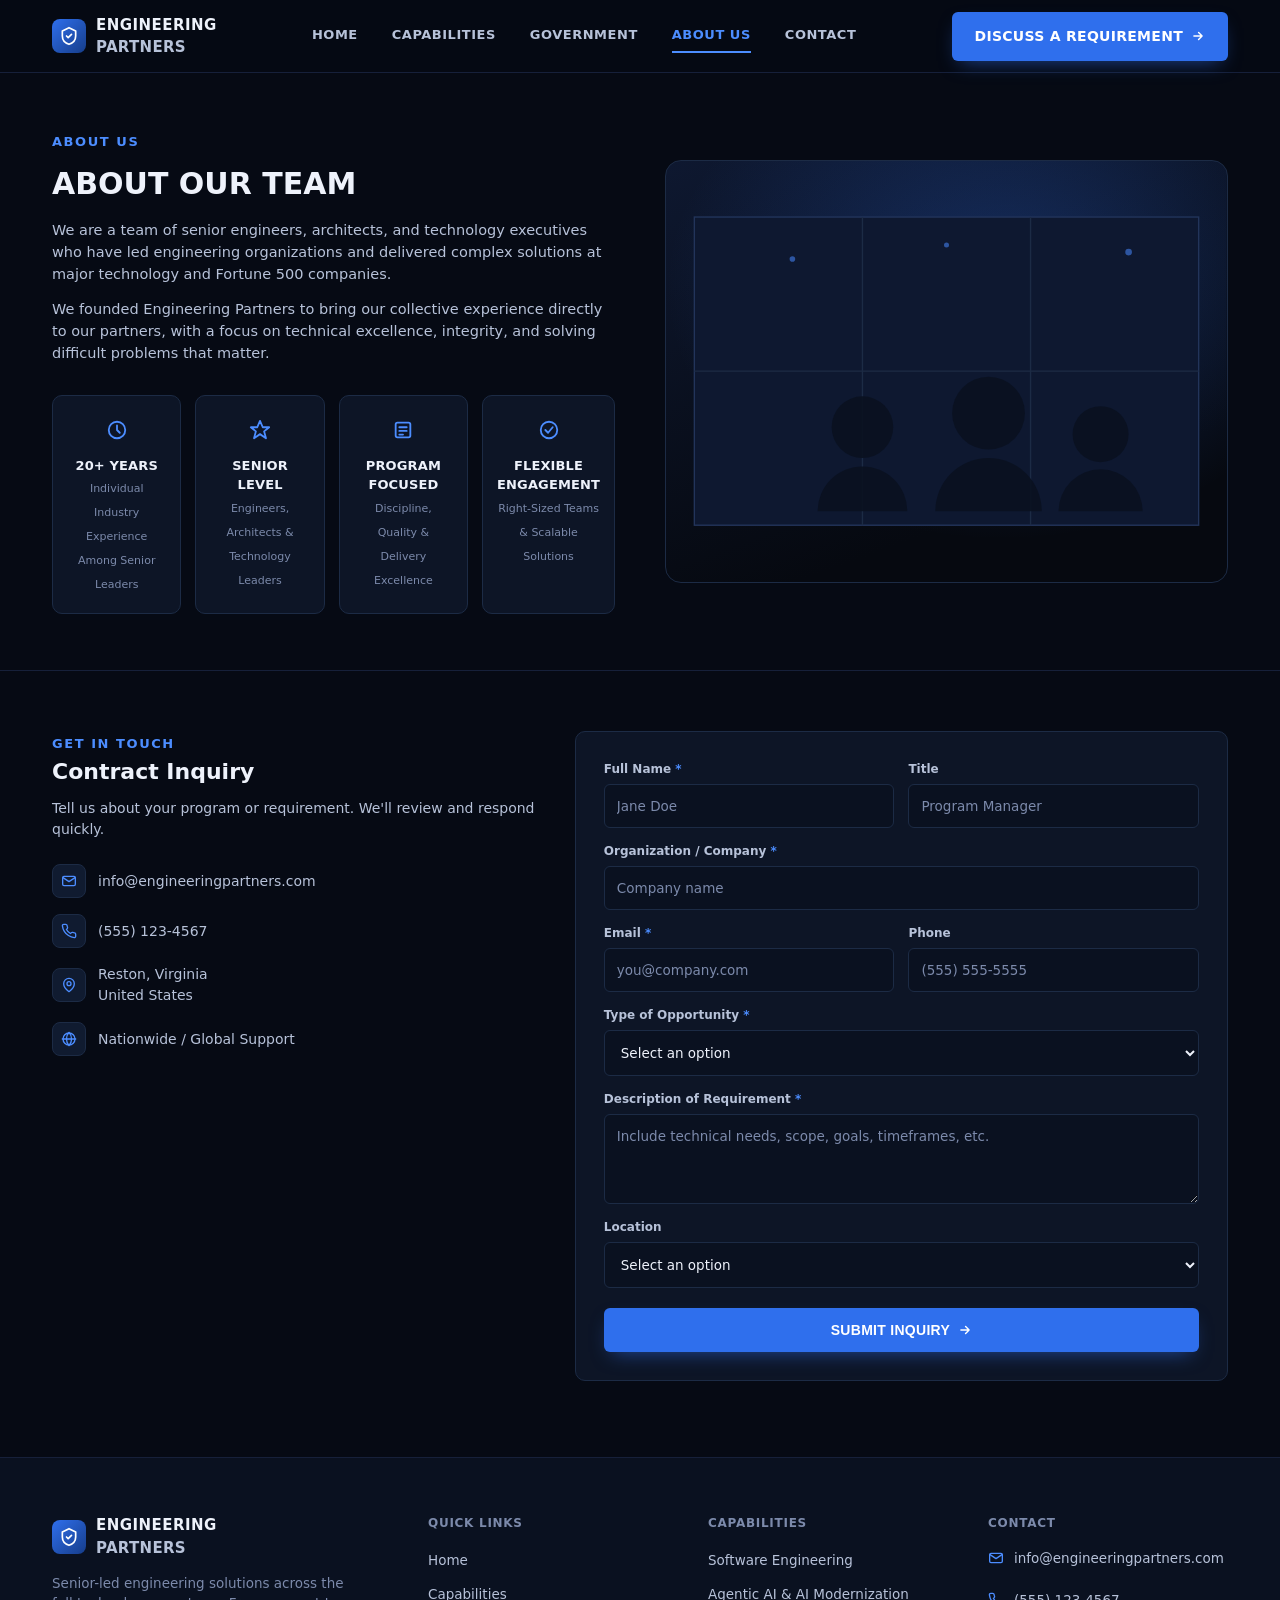
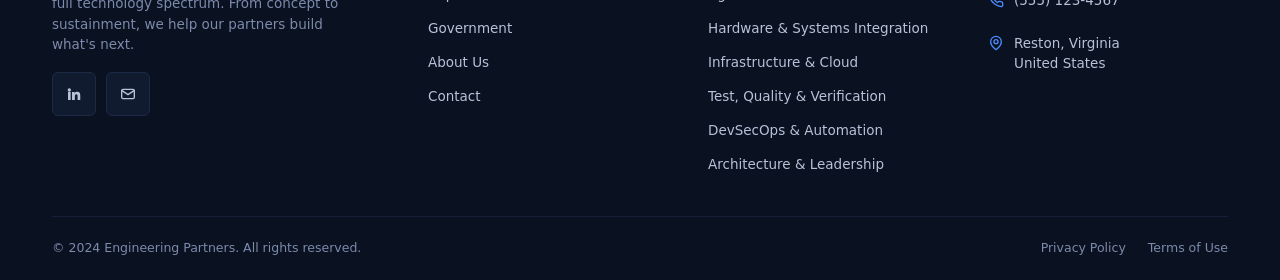
==== about.html @ c6a96de9 "Add Engineering Partners mockup site Static HTML/CSS/JS mockup of a fictional engineering-services c" ====
<!doctype html>
<html lang="en">
<head>
<meta charset="UTF-8" />
<meta name="viewport" content="width=device-width, initial-scale=1.0" />
<title>About Us — Engineering Partners</title>
<meta name="description" content="Meet the senior engineers, architects, and technology leaders behind Engineering Partners, and get in touch about your program or requirement." />
<link rel="icon" href="favicon.svg" type="image/svg+xml" />
<meta property="og:type" content="website" />
<meta property="og:title" content="About Us — Engineering Partners" />
<meta property="og:description" content="Meet the senior engineers, architects, and technology leaders behind Engineering Partners, and get in touch about your program or requirement." />
<meta name="theme-color" content="#060a14" />
<link rel="stylesheet" href="styles.css" />
</head>
<body>

<a href="#main" class="skip-link">Skip to main content</a>
<header class="site-header">
  <div class="wrap header-inner">
    <a href="index.html" class="logo">
      <span class="mark">
        <svg aria-hidden="true" viewBox="0 0 24 24" fill="none" stroke="#fff" stroke-width="2" stroke-linecap="round" stroke-linejoin="round"><path d="M12 2l8 4v6c0 5-3.5 8.5-8 10-4.5-1.5-8-5-8-10V6l8-4z"/><path d="M9 12l2 2 4-4"/></svg>
      </span>
      <span class="word">ENGINEERING<small>PARTNERS</small></span>
    </a>
    <nav class="main-nav">
      <a href="index.html">HOME</a>
      <a href="capabilities.html">CAPABILITIES</a>
      <a href="government.html">GOVERNMENT</a>
      <a href="about.html" class="active">ABOUT US</a>
      <a href="about.html#contact">CONTACT</a>
    </nav>
    <div class="header-actions">
      <a href="about.html#contact" class="btn btn-primary">DISCUSS A REQUIREMENT
        <svg aria-hidden="true" viewBox="0 0 24 24" fill="none" stroke="currentColor" stroke-width="2.5" stroke-linecap="round" stroke-linejoin="round"><path d="M5 12h14M13 6l6 6-6 6"/></svg>
      </a>
      <button class="nav-toggle" aria-label="Toggle menu" aria-expanded="false">
        <svg aria-hidden="true" viewBox="0 0 24 24" fill="none" stroke="currentColor" stroke-width="2" stroke-linecap="round"><path d="M4 7h16M4 12h16M4 17h16"/></svg>
      </button>
    </div>
  </div>
</header>

<main id="main">
<section class="about-hero">
  <div class="wrap about-grid">
    <div>
      <span class="eyebrow">ABOUT US</span>
      <h1>ABOUT OUR TEAM</h1>
      <p>We are a team of senior engineers, architects, and technology executives who have led engineering organizations and delivered complex solutions at major technology and Fortune 500 companies.</p>
      <p>We founded Engineering Partners to bring our collective experience directly to our partners, with a focus on technical excellence, integrity, and solving difficult problems that matter.</p>

      <div class="stat-grid">
        <div class="stat-card">
          <div class="stat-icon"><svg aria-hidden="true" viewBox="0 0 24 24" fill="none" stroke="currentColor" stroke-width="2" stroke-linecap="round" stroke-linejoin="round"><circle cx="12" cy="12" r="9"/><path d="M12 7v5l3 3"/></svg></div>
          <strong>20+ YEARS</strong>
          <span>Individual Industry Experience Among Senior Leaders</span>
        </div>
        <div class="stat-card">
          <div class="stat-icon"><svg aria-hidden="true" viewBox="0 0 24 24" fill="none" stroke="currentColor" stroke-width="2" stroke-linecap="round" stroke-linejoin="round"><path d="M12 2l3 7h7l-5.5 4.5L18.5 21 12 16.5 5.5 21l2-7.5L2 9h7z"/></svg></div>
          <strong>SENIOR LEVEL</strong>
          <span>Engineers, Architects &amp; Technology Leaders</span>
        </div>
        <div class="stat-card">
          <div class="stat-icon"><svg aria-hidden="true" viewBox="0 0 24 24" fill="none" stroke="currentColor" stroke-width="2" stroke-linecap="round" stroke-linejoin="round"><rect x="4" y="4" width="16" height="16" rx="2"/><path d="M8 9h8M8 13h8M8 17h4"/></svg></div>
          <strong>PROGRAM FOCUSED</strong>
          <span>Discipline, Quality &amp; Delivery Excellence</span>
        </div>
        <div class="stat-card">
          <div class="stat-icon"><svg aria-hidden="true" viewBox="0 0 24 24" fill="none" stroke="currentColor" stroke-width="2" stroke-linecap="round" stroke-linejoin="round"><path d="M8 12l3 3 5-6"/><circle cx="12" cy="12" r="9"/></svg></div>
          <strong>FLEXIBLE ENGAGEMENT</strong>
          <span>Right-Sized Teams &amp; Scalable Solutions</span>
        </div>
      </div>
    </div>

    <div class="about-visual">
      <svg aria-hidden="true" viewBox="0 0 400 300" xmlns="http://www.w3.org/2000/svg">
        <defs>
          <radialGradient id="glow3" cx="60%" cy="30%" r="60%">
            <stop offset="0%" stop-color="#2f6fed" stop-opacity="0.3"/>
            <stop offset="100%" stop-color="#2f6fed" stop-opacity="0"/>
          </radialGradient>
        </defs>
        <rect width="400" height="300" fill="url(#glow3)"/>
        <g fill="#0e1830" stroke="#22345a" stroke-width="1">
          <rect x="20" y="40" width="360" height="220"/>
        </g>
        <g stroke="#1c2b45" stroke-width="1">
          <line x1="140" y1="40" x2="140" y2="260"/>
          <line x1="260" y1="40" x2="260" y2="260"/>
          <line x1="20" y1="150" x2="380" y2="150"/>
        </g>
        <g fill="#0a1120" opacity="0.9">
          <circle cx="140" cy="190" r="22"/>
          <path d="M108 250 a32 32 0 0164 0z"/>
          <circle cx="230" cy="180" r="26"/>
          <path d="M192 250 a38 38 0 0176 0z"/>
          <circle cx="310" cy="195" r="20"/>
          <path d="M280 250 a30 30 0 0160 0z"/>
        </g>
        <g fill="#3b6fd1" opacity="0.7">
          <circle cx="90" cy="70" r="2"/>
          <circle cx="330" cy="65" r="2.4"/>
          <circle cx="200" cy="60" r="1.8"/>
        </g>
      </svg>
    </div>
  </div>
</section>

<section class="contact-section" id="contact">
  <div class="wrap contact-grid">
    <div class="contact-info">
      <span class="eyebrow">GET IN TOUCH</span>
      <h2>Contract Inquiry</h2>
      <p>Tell us about your program or requirement. We'll review and respond quickly.</p>
      <ul class="contact-list">
        <li><span class="ic"><svg aria-hidden="true" viewBox="0 0 24 24" fill="none" stroke="currentColor" stroke-width="2" stroke-linecap="round" stroke-linejoin="round"><rect x="2.5" y="5" width="19" height="14" rx="2"/><path d="M3 7l9 6 9-6"/></svg></span>info@engineeringpartners.com</li>
        <li><span class="ic"><svg aria-hidden="true" viewBox="0 0 24 24" fill="none" stroke="currentColor" stroke-width="2" stroke-linecap="round" stroke-linejoin="round"><path d="M22 16.9v3a2 2 0 01-2.2 2 19.8 19.8 0 01-8.6-3.1 19.5 19.5 0 01-6-6A19.8 19.8 0 012.1 4.2 2 2 0 014.1 2h3a2 2 0 012 1.7c.1.9.4 1.8.7 2.7a2 2 0 01-.5 2.1L8.1 9.8a16 16 0 006 6l1.3-1.2a2 2 0 012.1-.5c.9.3 1.8.6 2.7.7a2 2 0 011.8 2.1z"/></svg></span>(555) 123-4567</li>
        <li><span class="ic"><svg aria-hidden="true" viewBox="0 0 24 24" fill="none" stroke="currentColor" stroke-width="2" stroke-linecap="round" stroke-linejoin="round"><path d="M20 10c0 6-8 12-8 12s-8-6-8-12a8 8 0 1116 0z"/><circle cx="12" cy="10" r="3"/></svg></span>Reston, Virginia<br/>United States</li>
        <li><span class="ic"><svg aria-hidden="true" viewBox="0 0 24 24" fill="none" stroke="currentColor" stroke-width="2" stroke-linecap="round" stroke-linejoin="round"><circle cx="12" cy="12" r="9"/><path d="M2 12h20M12 2a15 15 0 010 20 15 15 0 010-20z"/></svg></span>Nationwide / Global Support</li>
      </ul>
    </div>

    <form class="contact-form" onsubmit="return false;">
      <div class="form-row">
        <div class="form-field">
          <label>Full Name <span class="req">*</span></label>
          <input type="text" placeholder="Jane Doe" required />
        </div>
        <div class="form-field">
          <label>Title</label>
          <input type="text" placeholder="Program Manager" />
        </div>
      </div>
      <div class="form-row">
        <div class="form-field full">
          <label>Organization / Company <span class="req">*</span></label>
          <input type="text" placeholder="Company name" required />
        </div>
      </div>
      <div class="form-row">
        <div class="form-field">
          <label>Email <span class="req">*</span></label>
          <input type="email" placeholder="you@company.com" required />
        </div>
        <div class="form-field">
          <label>Phone</label>
          <input type="tel" placeholder="(555) 555-5555" />
        </div>
      </div>
      <div class="form-row">
        <div class="form-field full">
          <label>Type of Opportunity <span class="req">*</span></label>
          <select required>
            <option value="">Select an option</option>
            <option>Prime Contractor Teaming</option>
            <option>Subcontract</option>
            <option>Commercial Project</option>
            <option>Team Augmentation</option>
            <option>Other</option>
          </select>
        </div>
      </div>
      <div class="form-row">
        <div class="form-field full">
          <label>Description of Requirement <span class="req">*</span></label>
          <textarea placeholder="Include technical needs, scope, goals, timeframes, etc." required></textarea>
        </div>
      </div>
      <div class="form-row">
        <div class="form-field full">
          <label>Location</label>
          <select>
            <option value="">Select an option</option>
            <option>Reston, Virginia</option>
            <option>Remote / Nationwide</option>
            <option>Global</option>
          </select>
        </div>
      </div>
      <button type="submit" class="btn btn-primary">SUBMIT INQUIRY
        <svg aria-hidden="true" viewBox="0 0 24 24" fill="none" stroke="currentColor" stroke-width="2.5" stroke-linecap="round" stroke-linejoin="round"><path d="M5 12h14M13 6l6 6-6 6"/></svg>
      </button>
    </form>
  </div>
</section>

</main>

<footer class="site-footer" id="footer"></footer>
<script src="script.js"></script>
<script src="footer.js"></script>
</body>
</html>
---- styles.css ----
/* ===== Design tokens ===== */
:root {
  --bg: #060a14;
  --bg-alt: #0a1120;
  --panel: #0d1526;
  --panel-alt: #101b30;
  --border: #1c2b45;
  --border-soft: #16203a;
  --blue: #2f6fed;
  --blue-bright: #4c8dff;
  --blue-dim: #17356e;
  --text: #eef2fb;
  --text-dim: #b7c2d9;
  --text-faint: #7c8aab;
  --radius: 10px;
  --max-width: 1240px;
}

* { box-sizing: border-box; }

html { scroll-behavior: smooth; }

body {
  margin: 0;
  background: var(--bg);
  color: var(--text);
  font-family: "Segoe UI", system-ui, -apple-system, "Helvetica Neue", Arial, sans-serif;
  line-height: 1.5;
  -webkit-font-smoothing: antialiased;
}

img { max-width: 100%; display: block; }
a { color: inherit; text-decoration: none; }
ul { list-style: none; margin: 0; padding: 0; }
h1, h2, h3, h4, p { margin: 0; }

.wrap {
  max-width: var(--max-width);
  margin: 0 auto;
  padding: 0 32px;
}

.eyebrow {
  color: var(--blue-bright);
  font-size: 13px;
  font-weight: 700;
  letter-spacing: 0.12em;
  text-transform: uppercase;
}

.section-sub {
  color: var(--text-dim);
  font-size: 15px;
  margin-top: 8px;
}

/* ===== Buttons ===== */
.btn {
  display: inline-flex;
  align-items: center;
  gap: 8px;
  padding: 13px 22px;
  border-radius: 6px;
  font-size: 14px;
  font-weight: 600;
  letter-spacing: 0.02em;
  border: 1px solid transparent;
  cursor: pointer;
  white-space: nowrap;
}

.btn-primary {
  background: var(--blue);
  color: #fff;
  box-shadow: 0 8px 20px -8px rgba(47, 111, 237, 0.6);
}
.btn-primary:hover { background: var(--blue-bright); }

.btn-outline {
  background: transparent;
  color: var(--text);
  border-color: #2a3b5c;
}
.btn-outline:hover { border-color: var(--blue-bright); color: var(--blue-bright); }

.btn-sm { padding: 12px 18px; font-size: 13px; }

.btn svg { width: 14px; height: 14px; }

/* ===== Focus visibility ===== */
a:focus-visible,
button:focus-visible,
input:focus-visible,
select:focus-visible,
textarea:focus-visible {
  outline: 2px solid var(--blue-bright);
  outline-offset: 2px;
  border-radius: 4px;
}

/* ===== Skip link ===== */
.skip-link {
  position: absolute;
  top: -48px;
  left: 12px;
  z-index: 100;
  background: var(--blue);
  color: #fff;
  padding: 12px 18px;
  border-radius: 6px;
  font-size: 13px;
  font-weight: 700;
  transition: top 0.15s ease;
}
.skip-link:focus {
  top: 12px;
}

/* ===== Header ===== */
header.site-header {
  position: sticky;
  top: 0;
  z-index: 50;
  background: rgba(6, 10, 20, 0.92);
  backdrop-filter: blur(10px);
  border-bottom: 1px solid var(--border-soft);
}

.header-inner {
  display: flex;
  align-items: center;
  justify-content: space-between;
  height: 72px;
}

.logo {
  display: flex;
  align-items: center;
  gap: 10px;
  font-weight: 800;
  font-size: 15px;
  letter-spacing: 0.03em;
}

.logo .mark {
  width: 34px;
  height: 34px;
  border-radius: 8px;
  background: linear-gradient(135deg, var(--blue), #163d8a);
  display: flex;
  align-items: center;
  justify-content: center;
  flex-shrink: 0;
}
.logo .mark svg { width: 20px; height: 20px; }

.logo .word small {
  display: block;
  font-weight: 700;
  color: var(--text-dim);
  font-size: 15px;
  letter-spacing: 0.02em;
}

nav.main-nav {
  display: flex;
  align-items: center;
  gap: 34px;
}

nav.main-nav a {
  font-size: 13px;
  font-weight: 600;
  letter-spacing: 0.04em;
  color: var(--text-dim);
  padding: 6px 0;
  border-bottom: 2px solid transparent;
}
nav.main-nav a:hover { color: var(--text); }
nav.main-nav a.active { color: var(--blue-bright); border-color: var(--blue-bright); }

.header-actions { display: flex; align-items: center; gap: 28px; }

.nav-toggle {
  display: none;
  background: none;
  border: 1px solid var(--border);
  border-radius: 6px;
  width: 44px;
  height: 44px;
  color: var(--text);
  align-items: center;
  justify-content: center;
}

/* ===== Hero ===== */
.hero {
  padding: 72px 0 56px;
  border-bottom: 1px solid var(--border-soft);
  overflow: hidden;
}

.hero-grid {
  display: grid;
  grid-template-columns: 1fr 1fr;
  gap: 56px;
  align-items: center;
}

.hero h1 {
  font-size: 44px;
  line-height: 1.12;
  font-weight: 800;
  letter-spacing: -0.01em;
  margin-top: 14px;
}
.hero h1 .accent { color: var(--blue-bright); display: block; }

.hero p {
  color: var(--text-dim);
  font-size: 15.5px;
  margin-top: 18px;
  max-width: 52ch;
}

.hero .cta-row {
  display: flex;
  gap: 14px;
  margin-top: 30px;
  flex-wrap: wrap;
}

.hero-visual {
  position: relative;
  aspect-ratio: 4/3;
  border-radius: 16px;
  overflow: hidden;
  border: 1px solid var(--border);
  background:
    radial-gradient(circle at 62% 38%, rgba(47,111,237,0.35), transparent 55%),
    linear-gradient(160deg, #0b1428 0%, #060910 70%);
}

.hero-visual svg { width: 100%; height: 100%; }

/* ===== Feature strip (home) ===== */
.feature-strip {
  padding: 46px 0;
  border-bottom: 1px solid var(--border-soft);
}
.feature-grid {
  display: grid;
  grid-template-columns: repeat(4, 1fr);
  gap: 20px;
}
.feature-card {
  padding: 4px 6px;
}
.feature-icon {
  width: 42px;
  height: 42px;
  border-radius: 8px;
  background: var(--panel-alt);
  border: 1px solid var(--border);
  display: flex;
  align-items: center;
  justify-content: center;
  margin-bottom: 16px;
  color: var(--blue-bright);
}
.feature-icon svg { width: 20px; height: 20px; }
.feature-card h2 {
  font-size: 13.5px;
  font-weight: 700;
  letter-spacing: 0.03em;
  margin-bottom: 8px;
}
.feature-card p {
  font-size: 13.5px;
  color: var(--text-faint);
  line-height: 1.55;
}

/* ===== Markets strip ===== */
.markets {
  padding: 50px 0;
  border-bottom: 1px solid var(--border-soft);
  text-align: center;
}
.markets .eyebrow { display: block; margin-bottom: 30px; }
.markets-grid {
  display: grid;
  grid-template-columns: repeat(8, 1fr);
  gap: 10px;
}
.market-item {
  display: flex;
  flex-direction: column;
  align-items: center;
  gap: 12px;
  font-size: 12.5px;
  font-weight: 600;
  color: var(--text-dim);
  padding: 10px 4px;
}
.market-item svg {
  width: 26px;
  height: 26px;
  color: var(--blue-bright);
}

/* ===== CTA banner ===== */
.cta-banner {
  margin: 56px 0;
}
.cta-banner .inner {
  background: linear-gradient(120deg, var(--blue-dim), #0e1c3a);
  border: 1px solid #26407a;
  border-radius: 14px;
  padding: 40px 44px;
  display: flex;
  align-items: center;
  justify-content: space-between;
  gap: 24px;
  flex-wrap: wrap;
}
.cta-banner h2 { font-size: 21px; font-weight: 800; }
.cta-banner p { color: var(--text-dim); margin-top: 8px; font-size: 14px; max-width: 60ch; }

/* ===== Generic page hero (inner pages) ===== */
.page-hero {
  padding: 56px 0 44px;
  border-bottom: 1px solid var(--border-soft);
}
.page-hero h1 {
  font-size: 34px;
  font-weight: 800;
  letter-spacing: -0.01em;
  margin-top: 6px;
}

/* ===== Capabilities grid ===== */
.cap-section { padding: 56px 0 70px; }
.cap-grid {
  display: grid;
  grid-template-columns: repeat(3, 1fr);
  gap: 20px;
  margin-top: 34px;
}
.cap-card {
  background: var(--panel);
  border: 1px solid var(--border);
  border-radius: var(--radius);
  padding: 26px 24px;
  position: relative;
}
.cap-card.wide { grid-column: 1 / -1; }
.cap-card.highlight { border-color: #2a4a8f; background: var(--panel-alt); }
.cap-card .badge {
  position: absolute;
  top: 20px;
  right: 20px;
  background: var(--blue);
  color: #fff;
  font-size: 10px;
  font-weight: 800;
  letter-spacing: 0.06em;
  padding: 3px 9px;
  border-radius: 20px;
}
.cap-card .cap-icon {
  width: 40px;
  height: 40px;
  border-radius: 8px;
  background: var(--blue-dim);
  color: var(--blue-bright);
  display: flex;
  align-items: center;
  justify-content: center;
  margin-bottom: 18px;
}
.cap-card .cap-icon svg { width: 20px; height: 20px; }
.cap-card h2 {
  font-size: 14.5px;
  font-weight: 700;
  letter-spacing: 0.02em;
  margin-bottom: 16px;
}
.cap-card ul li {
  font-size: 13.5px;
  color: var(--text-dim);
  padding: 5px 0 5px 16px;
  position: relative;
}
.cap-card ul li::before {
  content: "";
  position: absolute;
  left: 0;
  top: 13px;
  width: 5px;
  height: 5px;
  border-radius: 50%;
  background: var(--blue-bright);
}
.cap-card .cols-3 {
  display: grid;
  grid-template-columns: repeat(3, 1fr);
  gap: 8px 28px;
}

/* ===== Government page ===== */
.gov-hero {
  padding: 56px 0;
  border-bottom: 1px solid var(--border-soft);
}
.gov-grid {
  display: grid;
  grid-template-columns: 1.1fr 0.9fr;
  gap: 50px;
  align-items: center;
}
.gov-grid h1 { font-size: 32px; font-weight: 800; margin-top: 8px; line-height: 1.2; }
.gov-grid .lead { color: var(--blue-bright); font-weight: 700; font-size: 15px; margin-top: 14px; }
.gov-grid p.body { color: var(--text-dim); font-size: 14.5px; margin-top: 14px; }

.support-section { padding: 54px 0; }
.support-section .eyebrow { display: block; text-align: center; margin-bottom: 30px; }
.support-grid {
  display: grid;
  grid-template-columns: repeat(5, 1fr);
  gap: 16px;
}
.support-card {
  background: var(--panel);
  border: 1px solid var(--border);
  border-radius: var(--radius);
  padding: 20px 16px;
  text-align: center;
}
.support-card .support-icon {
  width: 38px;
  height: 38px;
  margin: 0 auto 14px;
  border-radius: 8px;
  background: var(--blue-dim);
  color: var(--blue-bright);
  display: flex;
  align-items: center;
  justify-content: center;
}
.support-card .support-icon svg { width: 18px; height: 18px; }
.support-card h3 {
  font-size: 12px;
  font-weight: 700;
  letter-spacing: 0.02em;
  line-height: 1.4;
  margin-bottom: 10px;
}
.support-card p { font-size: 11.5px; color: var(--text-faint); line-height: 1.5; }

.compliance-note {
  margin-top: 30px;
  background: var(--panel);
  border: 1px solid var(--border);
  border-radius: var(--radius);
  padding: 24px 28px;
  display: flex;
  align-items: center;
  justify-content: space-between;
  gap: 20px;
  flex-wrap: wrap;
}
.compliance-note p { color: var(--text-dim); font-size: 14px; max-width: 62ch; }

/* ===== About page ===== */
.about-hero { padding: 56px 0; border-bottom: 1px solid var(--border-soft); }
.about-grid {
  display: grid;
  grid-template-columns: 1fr 1fr;
  gap: 50px;
  align-items: center;
}
.about-grid h1 { font-size: 30px; font-weight: 800; margin-top: 8px; }
.about-grid p { color: var(--text-dim); font-size: 14.5px; margin-top: 14px; }

.stat-grid {
  display: grid;
  grid-template-columns: repeat(4, 1fr);
  gap: 14px;
  margin-top: 30px;
}
.stat-card {
  background: var(--panel);
  border: 1px solid var(--border);
  border-radius: var(--radius);
  padding: 18px 14px;
  text-align: center;
}
.stat-card .stat-icon {
  width: 32px; height: 32px;
  margin: 0 auto 10px;
  color: var(--blue-bright);
  display: flex; align-items: center; justify-content: center;
}
.stat-card .stat-icon svg { width: 22px; height: 22px; }
.stat-card strong { display: block; font-size: 13px; font-weight: 800; letter-spacing: 0.01em; }
.stat-card span { font-size: 11px; color: var(--text-faint); }

.about-visual {
  aspect-ratio: 4/3;
  border-radius: 16px;
  overflow: hidden;
  border: 1px solid var(--border);
  background: linear-gradient(160deg, #0e1830 0%, #060910 75%);
}
.about-visual svg { width: 100%; height: 100%; }

/* ===== Contact / inquiry section ===== */
.contact-section { padding: 60px 0 76px; }
.contact-grid {
  display: grid;
  grid-template-columns: 0.85fr 1.15fr;
  gap: 40px;
}
.contact-info h2 { font-size: 22px; font-weight: 800; }
.contact-info > p { color: var(--text-dim); font-size: 14px; margin-top: 10px; }
.contact-list { margin-top: 24px; display: flex; flex-direction: column; gap: 16px; }
.contact-list li { display: flex; align-items: center; gap: 12px; font-size: 14px; color: var(--text-dim); }
.contact-list .ic {
  width: 34px; height: 34px; border-radius: 8px;
  background: var(--panel-alt); border: 1px solid var(--border);
  display: flex; align-items: center; justify-content: center; color: var(--blue-bright);
  flex-shrink: 0;
}
.contact-list .ic svg { width: 16px; height: 16px; }

.contact-form {
  background: var(--panel);
  border: 1px solid var(--border);
  border-radius: var(--radius);
  padding: 28px;
}
.form-row { display: grid; grid-template-columns: 1fr 1fr; gap: 14px; margin-bottom: 14px; }
.form-field { display: flex; flex-direction: column; gap: 6px; }
.form-field.full { grid-column: 1 / -1; }
.form-field label { font-size: 12px; font-weight: 600; color: var(--text-dim); }
.form-field label .req { color: var(--blue-bright); }
.form-field input,
.form-field select,
.form-field textarea {
  background: var(--bg-alt);
  border: 1px solid var(--border);
  border-radius: 6px;
  padding: 13px 12px;
  color: var(--text);
  font-size: 13.5px;
  font-family: inherit;
}
.form-field textarea { resize: vertical; min-height: 90px; }
.form-field input::placeholder, .form-field textarea::placeholder { color: var(--text-faint); }
.contact-form .btn-primary { margin-top: 6px; width: 100%; justify-content: center; }

/* ===== Footer ===== */
footer.site-footer {
  border-top: 1px solid var(--border-soft);
  padding: 56px 0 0;
  background: var(--bg-alt);
}
.footer-grid {
  display: grid;
  grid-template-columns: 1.4fr 1fr 1fr 1fr;
  gap: 40px;
  padding-bottom: 40px;
}
.footer-grid p { color: var(--text-faint); font-size: 13.5px; margin-top: 14px; max-width: 34ch; }
.footer-col h3 {
  font-size: 12px;
  font-weight: 700;
  letter-spacing: 0.06em;
  text-transform: uppercase;
  color: var(--text-faint);
  margin-bottom: 16px;
}
.footer-col ul { display: flex; flex-direction: column; gap: 10px; }
.footer-col a { font-size: 13.5px; color: var(--text-dim); }
.footer-col a:hover { color: var(--blue-bright); }
.footer-contact li { display: flex; align-items: flex-start; gap: 10px; font-size: 13.5px; color: var(--text-dim); margin-bottom: 12px; }
.footer-contact svg { width: 16px; height: 16px; color: var(--blue-bright); margin-top: 2px; flex-shrink: 0; }

.social-row { display: flex; gap: 10px; margin-top: 18px; }
.social-row a {
  width: 44px; height: 44px; border-radius: 6px;
  background: var(--panel-alt); border: 1px solid var(--border);
  display: flex; align-items: center; justify-content: center; color: var(--text-dim);
}
.social-row a:hover { color: var(--blue-bright); border-color: var(--blue-bright); }
.social-row svg { width: 16px; height: 16px; }

.footer-bottom {
  border-top: 1px solid var(--border-soft);
  padding: 22px 0;
  display: flex;
  align-items: center;
  justify-content: space-between;
  font-size: 12.5px;
  color: var(--text-faint);
}
.footer-bottom .links { display: flex; gap: 22px; }
.footer-bottom a:hover { color: var(--text-dim); }

/* ===== Responsive ===== */
@media (max-width: 980px) {
  nav.main-nav {
    display: none;
    position: absolute;
    top: 72px;
    left: 0;
    right: 0;
    flex-direction: column;
    align-items: flex-start;
    gap: 4px;
    background: var(--bg-alt);
    border-bottom: 1px solid var(--border-soft);
    padding: 16px 20px 20px;
  }
  nav.main-nav.nav-open { display: flex; }
  nav.main-nav a { width: 100%; padding: 13px 0; border-bottom: 1px solid var(--border-soft); }
  .header-actions .btn-primary { display: none; }
  .nav-toggle { display: flex; }
  .hero-grid, .gov-grid, .about-grid, .contact-grid { grid-template-columns: 1fr; }
  .feature-grid { grid-template-columns: repeat(2, 1fr); }
  .markets-grid { grid-template-columns: repeat(4, 1fr); }
  .cap-grid { grid-template-columns: repeat(2, 1fr); }
  .support-grid { grid-template-columns: repeat(2, 1fr); }
  .footer-grid { grid-template-columns: 1fr 1fr; }
  .cap-card .cols-3 { grid-template-columns: 1fr; }
}
@media (max-width: 620px) {
  .wrap { padding: 0 20px; }
  .hero h1 { font-size: 32px; }
  .feature-grid { grid-template-columns: 1fr; }
  .markets-grid { grid-template-columns: repeat(2, 1fr); }
  .cap-grid { grid-template-columns: 1fr; }
  .support-grid { grid-template-columns: 1fr; }
  .form-row { grid-template-columns: 1fr; }
  .footer-grid { grid-template-columns: 1fr; }
  .footer-bottom { flex-direction: column; gap: 14px; text-align: center; }
  .cta-banner .inner { flex-direction: column; align-items: flex-start; }
}
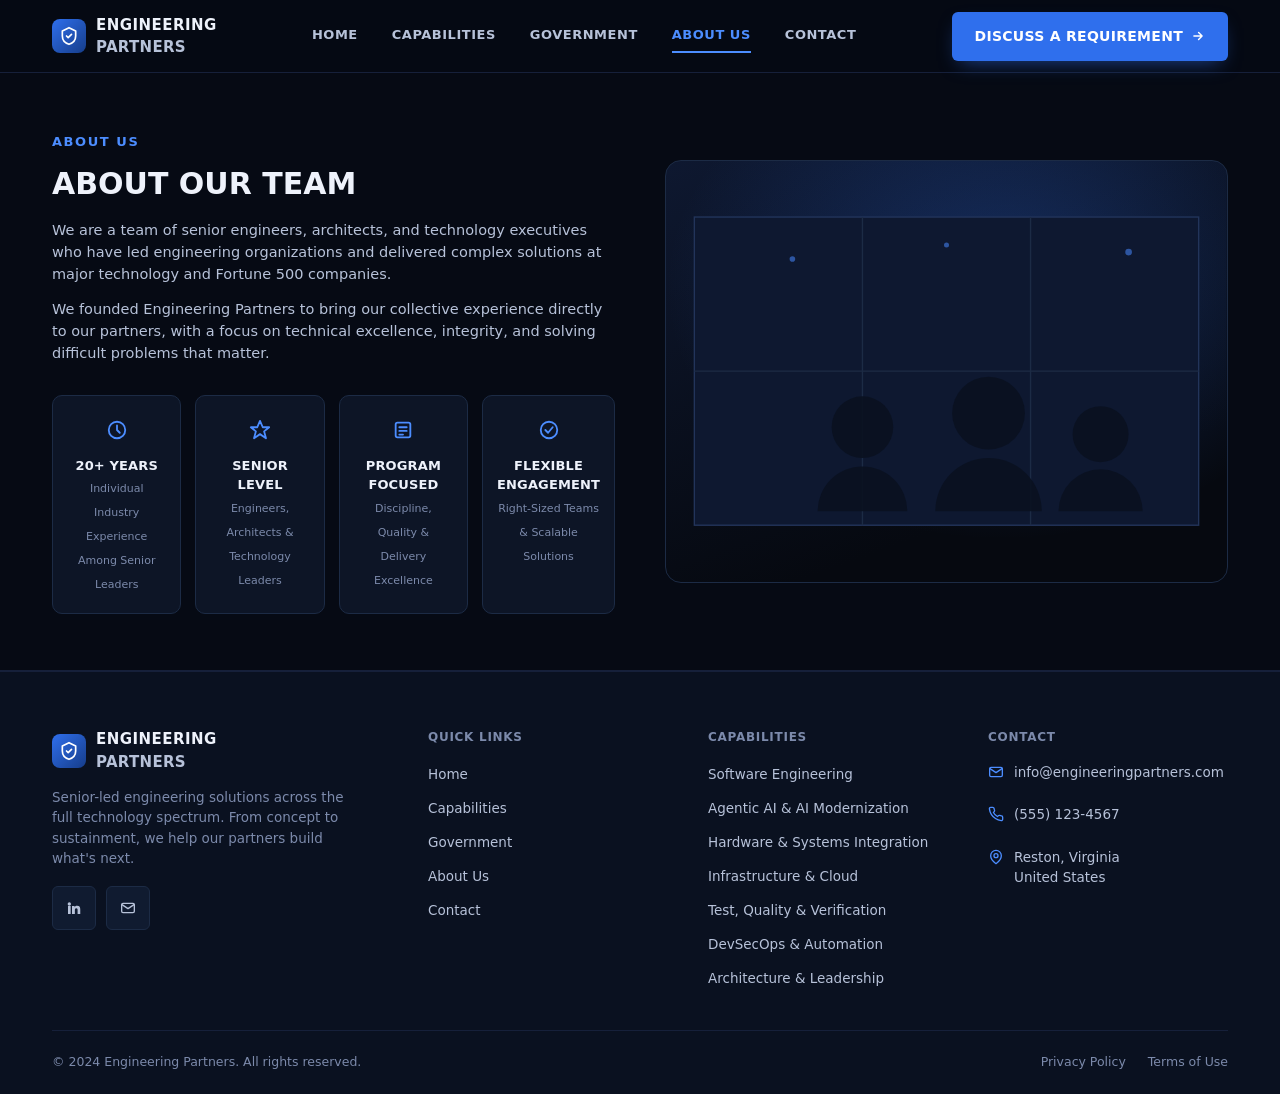
==== commit 885a97e2: "Remove Contract Inquiry section from About page Temporarily removed pending updated content/design f" ====
--- a/about.html
+++ b/about.html
@@ -109,84 +109,6 @@
   </div>
 </section>
 
-<section class="contact-section" id="contact">
-  <div class="wrap contact-grid">
-    <div class="contact-info">
-      <span class="eyebrow">GET IN TOUCH</span>
-      <h2>Contract Inquiry</h2>
-      <p>Tell us about your program or requirement. We'll review and respond quickly.</p>
-      <ul class="contact-list">
-        <li><span class="ic"><svg aria-hidden="true" viewBox="0 0 24 24" fill="none" stroke="currentColor" stroke-width="2" stroke-linecap="round" stroke-linejoin="round"><rect x="2.5" y="5" width="19" height="14" rx="2"/><path d="M3 7l9 6 9-6"/></svg></span>info@engineeringpartners.com</li>
-        <li><span class="ic"><svg aria-hidden="true" viewBox="0 0 24 24" fill="none" stroke="currentColor" stroke-width="2" stroke-linecap="round" stroke-linejoin="round"><path d="M22 16.9v3a2 2 0 01-2.2 2 19.8 19.8 0 01-8.6-3.1 19.5 19.5 0 01-6-6A19.8 19.8 0 012.1 4.2 2 2 0 014.1 2h3a2 2 0 012 1.7c.1.9.4 1.8.7 2.7a2 2 0 01-.5 2.1L8.1 9.8a16 16 0 006 6l1.3-1.2a2 2 0 012.1-.5c.9.3 1.8.6 2.7.7a2 2 0 011.8 2.1z"/></svg></span>(555) 123-4567</li>
-        <li><span class="ic"><svg aria-hidden="true" viewBox="0 0 24 24" fill="none" stroke="currentColor" stroke-width="2" stroke-linecap="round" stroke-linejoin="round"><path d="M20 10c0 6-8 12-8 12s-8-6-8-12a8 8 0 1116 0z"/><circle cx="12" cy="10" r="3"/></svg></span>Reston, Virginia<br/>United States</li>
-        <li><span class="ic"><svg aria-hidden="true" viewBox="0 0 24 24" fill="none" stroke="currentColor" stroke-width="2" stroke-linecap="round" stroke-linejoin="round"><circle cx="12" cy="12" r="9"/><path d="M2 12h20M12 2a15 15 0 010 20 15 15 0 010-20z"/></svg></span>Nationwide / Global Support</li>
-      </ul>
-    </div>
-
-    <form class="contact-form" onsubmit="return false;">
-      <div class="form-row">
-        <div class="form-field">
-          <label>Full Name <span class="req">*</span></label>
-          <input type="text" placeholder="Jane Doe" required />
-        </div>
-        <div class="form-field">
-          <label>Title</label>
-          <input type="text" placeholder="Program Manager" />
-        </div>
-      </div>
-      <div class="form-row">
-        <div class="form-field full">
-          <label>Organization / Company <span class="req">*</span></label>
-          <input type="text" placeholder="Company name" required />
-        </div>
-      </div>
-      <div class="form-row">
-        <div class="form-field">
-          <label>Email <span class="req">*</span></label>
-          <input type="email" placeholder="you@company.com" required />
-        </div>
-        <div class="form-field">
-          <label>Phone</label>
-          <input type="tel" placeholder="(555) 555-5555" />
-        </div>
-      </div>
-      <div class="form-row">
-        <div class="form-field full">
-          <label>Type of Opportunity <span class="req">*</span></label>
-          <select required>
-            <option value="">Select an option</option>
-            <option>Prime Contractor Teaming</option>
-            <option>Subcontract</option>
-            <option>Commercial Project</option>
-            <option>Team Augmentation</option>
-            <option>Other</option>
-          </select>
-        </div>
-      </div>
-      <div class="form-row">
-        <div class="form-field full">
-          <label>Description of Requirement <span class="req">*</span></label>
-          <textarea placeholder="Include technical needs, scope, goals, timeframes, etc." required></textarea>
-        </div>
-      </div>
-      <div class="form-row">
-        <div class="form-field full">
-          <label>Location</label>
-          <select>
-            <option value="">Select an option</option>
-            <option>Reston, Virginia</option>
-            <option>Remote / Nationwide</option>
-            <option>Global</option>
-          </select>
-        </div>
-      </div>
-      <button type="submit" class="btn btn-primary">SUBMIT INQUIRY
-        <svg aria-hidden="true" viewBox="0 0 24 24" fill="none" stroke="currentColor" stroke-width="2.5" stroke-linecap="round" stroke-linejoin="round"><path d="M5 12h14M13 6l6 6-6 6"/></svg>
-      </button>
-    </form>
-  </div>
-</section>
-
 </main>
 
 <footer class="site-footer" id="footer"></footer>
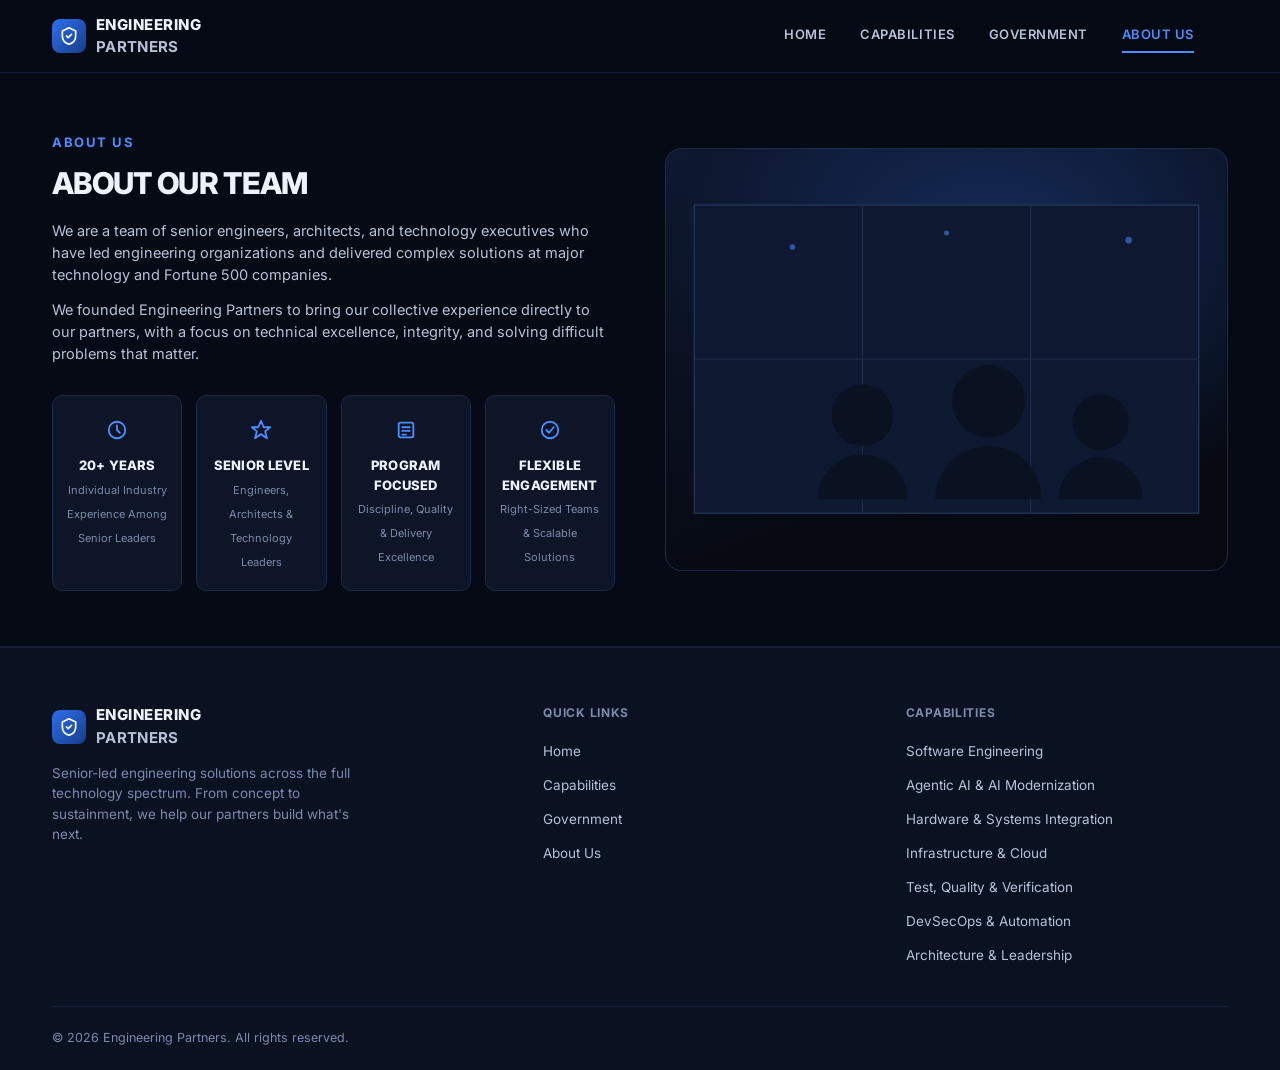
==== commit c20f7675: "Fix dead CTAs, refresh typography, add motion and 404 page Removing the contact section had orphaned" ====
--- a/about.html
+++ b/about.html
@@ -4,12 +4,15 @@
 <meta charset="UTF-8" />
 <meta name="viewport" content="width=device-width, initial-scale=1.0" />
 <title>About Us — Engineering Partners</title>
-<meta name="description" content="Meet the senior engineers, architects, and technology leaders behind Engineering Partners, and get in touch about your program or requirement." />
+<meta name="description" content="Meet the senior engineers, architects, and technology leaders behind Engineering Partners." />
 <link rel="icon" href="favicon.svg" type="image/svg+xml" />
 <meta property="og:type" content="website" />
 <meta property="og:title" content="About Us — Engineering Partners" />
-<meta property="og:description" content="Meet the senior engineers, architects, and technology leaders behind Engineering Partners, and get in touch about your program or requirement." />
+<meta property="og:description" content="Meet the senior engineers, architects, and technology leaders behind Engineering Partners." />
 <meta name="theme-color" content="#060a14" />
+<link rel="preconnect" href="https://fonts.googleapis.com" />
+<link rel="preconnect" href="https://fonts.gstatic.com" crossorigin />
+<link href="https://fonts.googleapis.com/css2?family=Inter:wght@400;500;600;700;800&display=swap" rel="stylesheet" />
 <link rel="stylesheet" href="styles.css" />
 </head>
 <body>
@@ -28,12 +31,8 @@
       <a href="capabilities.html">CAPABILITIES</a>
       <a href="government.html">GOVERNMENT</a>
       <a href="about.html" class="active">ABOUT US</a>
-      <a href="about.html#contact">CONTACT</a>
     </nav>
     <div class="header-actions">
-      <a href="about.html#contact" class="btn btn-primary">DISCUSS A REQUIREMENT
-        <svg aria-hidden="true" viewBox="0 0 24 24" fill="none" stroke="currentColor" stroke-width="2.5" stroke-linecap="round" stroke-linejoin="round"><path d="M5 12h14M13 6l6 6-6 6"/></svg>
-      </a>
       <button class="nav-toggle" aria-label="Toggle menu" aria-expanded="false">
         <svg aria-hidden="true" viewBox="0 0 24 24" fill="none" stroke="currentColor" stroke-width="2" stroke-linecap="round"><path d="M4 7h16M4 12h16M4 17h16"/></svg>
       </button>
@@ -50,7 +49,7 @@
       <p>We are a team of senior engineers, architects, and technology executives who have led engineering organizations and delivered complex solutions at major technology and Fortune 500 companies.</p>
       <p>We founded Engineering Partners to bring our collective experience directly to our partners, with a focus on technical excellence, integrity, and solving difficult problems that matter.</p>
 
-      <div class="stat-grid">
+      <div class="stat-grid" data-reveal>
         <div class="stat-card">
           <div class="stat-icon"><svg aria-hidden="true" viewBox="0 0 24 24" fill="none" stroke="currentColor" stroke-width="2" stroke-linecap="round" stroke-linejoin="round"><circle cx="12" cy="12" r="9"/><path d="M12 7v5l3 3"/></svg></div>
           <strong>20+ YEARS</strong>
--- a/styles.css
+++ b/styles.css
@@ -24,7 +24,7 @@
   margin: 0;
   background: var(--bg);
   color: var(--text);
-  font-family: "Segoe UI", system-ui, -apple-system, "Helvetica Neue", Arial, sans-serif;
+  font-family: "Inter", system-ui, -apple-system, "Segoe UI", "Helvetica Neue", Arial, sans-serif;
   line-height: 1.5;
   -webkit-font-smoothing: antialiased;
 }
@@ -67,14 +67,20 @@
   border: 1px solid transparent;
   cursor: pointer;
   white-space: nowrap;
-}
+  transition: background-color 0.18s ease, border-color 0.18s ease,
+              color 0.18s ease, transform 0.18s ease, box-shadow 0.18s ease;
+}
+.btn:hover { transform: translateY(-2px); }
+.btn:active { transform: translateY(0); }
+.btn svg { transition: transform 0.18s ease; }
+.btn:hover svg { transform: translateX(3px); }
 
 .btn-primary {
   background: var(--blue);
   color: #fff;
   box-shadow: 0 8px 20px -8px rgba(47, 111, 237, 0.6);
 }
-.btn-primary:hover { background: var(--blue-bright); }
+.btn-primary:hover { background: var(--blue-bright); box-shadow: 0 12px 26px -10px rgba(76, 141, 255, 0.75); }
 
 .btn-outline {
   background: transparent;
@@ -166,6 +172,8 @@
   display: flex;
   align-items: center;
   gap: 34px;
+  margin-left: auto;
+  margin-right: 34px;
 }
 
 nav.main-nav a {
@@ -175,6 +183,7 @@
   color: var(--text-dim);
   padding: 6px 0;
   border-bottom: 2px solid transparent;
+  transition: color 0.18s ease, border-color 0.18s ease;
 }
 nav.main-nav a:hover { color: var(--text); }
 nav.main-nav a.active { color: var(--blue-bright); border-color: var(--blue-bright); }
@@ -209,10 +218,11 @@
 
 .hero h1 {
   font-size: 44px;
-  line-height: 1.12;
+  line-height: 1.1;
   font-weight: 800;
-  letter-spacing: -0.01em;
+  letter-spacing: -0.025em;
   margin-top: 14px;
+  text-wrap: balance;
 }
 .hero h1 .accent { color: var(--blue-bright); display: block; }
 
@@ -317,15 +327,15 @@
   background: linear-gradient(120deg, var(--blue-dim), #0e1c3a);
   border: 1px solid #26407a;
   border-radius: 14px;
-  padding: 40px 44px;
-  display: flex;
-  align-items: center;
-  justify-content: space-between;
-  gap: 24px;
-  flex-wrap: wrap;
-}
-.cta-banner h2 { font-size: 21px; font-weight: 800; }
-.cta-banner p { color: var(--text-dim); margin-top: 8px; font-size: 14px; max-width: 60ch; }
+  padding: 44px;
+  display: flex;
+  flex-direction: column;
+  align-items: center;
+  text-align: center;
+  gap: 10px;
+}
+.cta-banner h2 { font-size: 22px; font-weight: 800; letter-spacing: -0.018em; }
+.cta-banner p { color: var(--text-dim); font-size: 14.5px; max-width: 62ch; }
 
 /* ===== Generic page hero (inner pages) ===== */
 .page-hero {
@@ -335,7 +345,7 @@
 .page-hero h1 {
   font-size: 34px;
   font-weight: 800;
-  letter-spacing: -0.01em;
+  letter-spacing: -0.022em;
   margin-top: 6px;
 }
 
@@ -419,7 +429,7 @@
   gap: 50px;
   align-items: center;
 }
-.gov-grid h1 { font-size: 32px; font-weight: 800; margin-top: 8px; line-height: 1.2; }
+.gov-grid h1 { font-size: 32px; font-weight: 800; margin-top: 8px; line-height: 1.15; letter-spacing: -0.022em; }
 .gov-grid .lead { color: var(--blue-bright); font-weight: 700; font-size: 15px; margin-top: 14px; }
 .gov-grid p.body { color: var(--text-dim); font-size: 14.5px; margin-top: 14px; }
 
@@ -464,13 +474,9 @@
   border: 1px solid var(--border);
   border-radius: var(--radius);
   padding: 24px 28px;
-  display: flex;
-  align-items: center;
-  justify-content: space-between;
-  gap: 20px;
-  flex-wrap: wrap;
-}
-.compliance-note p { color: var(--text-dim); font-size: 14px; max-width: 62ch; }
+  text-align: center;
+}
+.compliance-note p { color: var(--text-dim); font-size: 14px; max-width: 68ch; margin: 0 auto; }
 
 /* ===== About page ===== */
 .about-hero { padding: 56px 0; border-bottom: 1px solid var(--border-soft); }
@@ -480,7 +486,7 @@
   gap: 50px;
   align-items: center;
 }
-.about-grid h1 { font-size: 30px; font-weight: 800; margin-top: 8px; }
+.about-grid h1 { font-size: 30px; font-weight: 800; margin-top: 8px; letter-spacing: -0.022em; }
 .about-grid p { color: var(--text-dim); font-size: 14.5px; margin-top: 14px; }
 
 .stat-grid {
@@ -568,7 +574,7 @@
 }
 .footer-grid {
   display: grid;
-  grid-template-columns: 1.4fr 1fr 1fr 1fr;
+  grid-template-columns: 1.4fr 1fr 1fr;
   gap: 40px;
   padding-bottom: 40px;
 }
@@ -607,6 +613,72 @@
 }
 .footer-bottom .links { display: flex; gap: 22px; }
 .footer-bottom a:hover { color: var(--text-dim); }
+
+/* ===== Card interaction ===== */
+.cap-card,
+.stat-card,
+.support-card {
+  transition: transform 0.22s ease, border-color 0.22s ease, box-shadow 0.22s ease;
+}
+.cap-card:hover,
+.stat-card:hover,
+.support-card:hover {
+  transform: translateY(-4px);
+  border-color: #2f4f8f;
+  box-shadow: 0 18px 34px -22px rgba(0, 0, 0, 0.9);
+}
+
+.feature-icon,
+.market-item svg {
+  transition: transform 0.22s ease, color 0.22s ease;
+}
+.feature-card:hover .feature-icon { transform: translateY(-3px); }
+.market-item { transition: color 0.2s ease; border-radius: 8px; }
+.market-item:hover { color: var(--text); }
+.market-item:hover svg { transform: translateY(-3px); }
+
+.footer-col a { transition: color 0.18s ease; }
+
+/* ===== Scroll reveal ===== */
+.reveal {
+  opacity: 0;
+  transform: translateY(18px);
+  transition: opacity 0.6s ease, transform 0.6s ease;
+  will-change: opacity, transform;
+}
+.reveal.is-visible {
+  opacity: 1;
+  transform: none;
+}
+
+/* Stagger cards within a grid so they cascade rather than pop together. */
+.cap-grid .cap-card.reveal:nth-child(2) { transition-delay: 60ms; }
+.cap-grid .cap-card.reveal:nth-child(3) { transition-delay: 120ms; }
+.cap-grid .cap-card.reveal:nth-child(4) { transition-delay: 180ms; }
+.cap-grid .cap-card.reveal:nth-child(5) { transition-delay: 240ms; }
+.cap-grid .cap-card.reveal:nth-child(6) { transition-delay: 300ms; }
+.cap-grid .cap-card.reveal:nth-child(7) { transition-delay: 360ms; }
+
+/* ===== Reduced motion ===== */
+@media (prefers-reduced-motion: reduce) {
+  html { scroll-behavior: auto; }
+  *,
+  *::before,
+  *::after {
+    animation-duration: 0.001ms !important;
+    animation-iteration-count: 1 !important;
+    transition-duration: 0.001ms !important;
+    scroll-behavior: auto !important;
+  }
+  .reveal { opacity: 1; transform: none; }
+  .btn:hover,
+  .cap-card:hover,
+  .stat-card:hover,
+  .support-card:hover,
+  .feature-card:hover .feature-icon,
+  .market-item:hover svg,
+  .btn:hover svg { transform: none; }
+}
 
 /* ===== Responsive ===== */
 @media (max-width: 980px) {
@@ -645,5 +717,5 @@
   .form-row { grid-template-columns: 1fr; }
   .footer-grid { grid-template-columns: 1fr; }
   .footer-bottom { flex-direction: column; gap: 14px; text-align: center; }
-  .cta-banner .inner { flex-direction: column; align-items: flex-start; }
-}
+  .cta-banner .inner { padding: 34px 24px; }
+}
